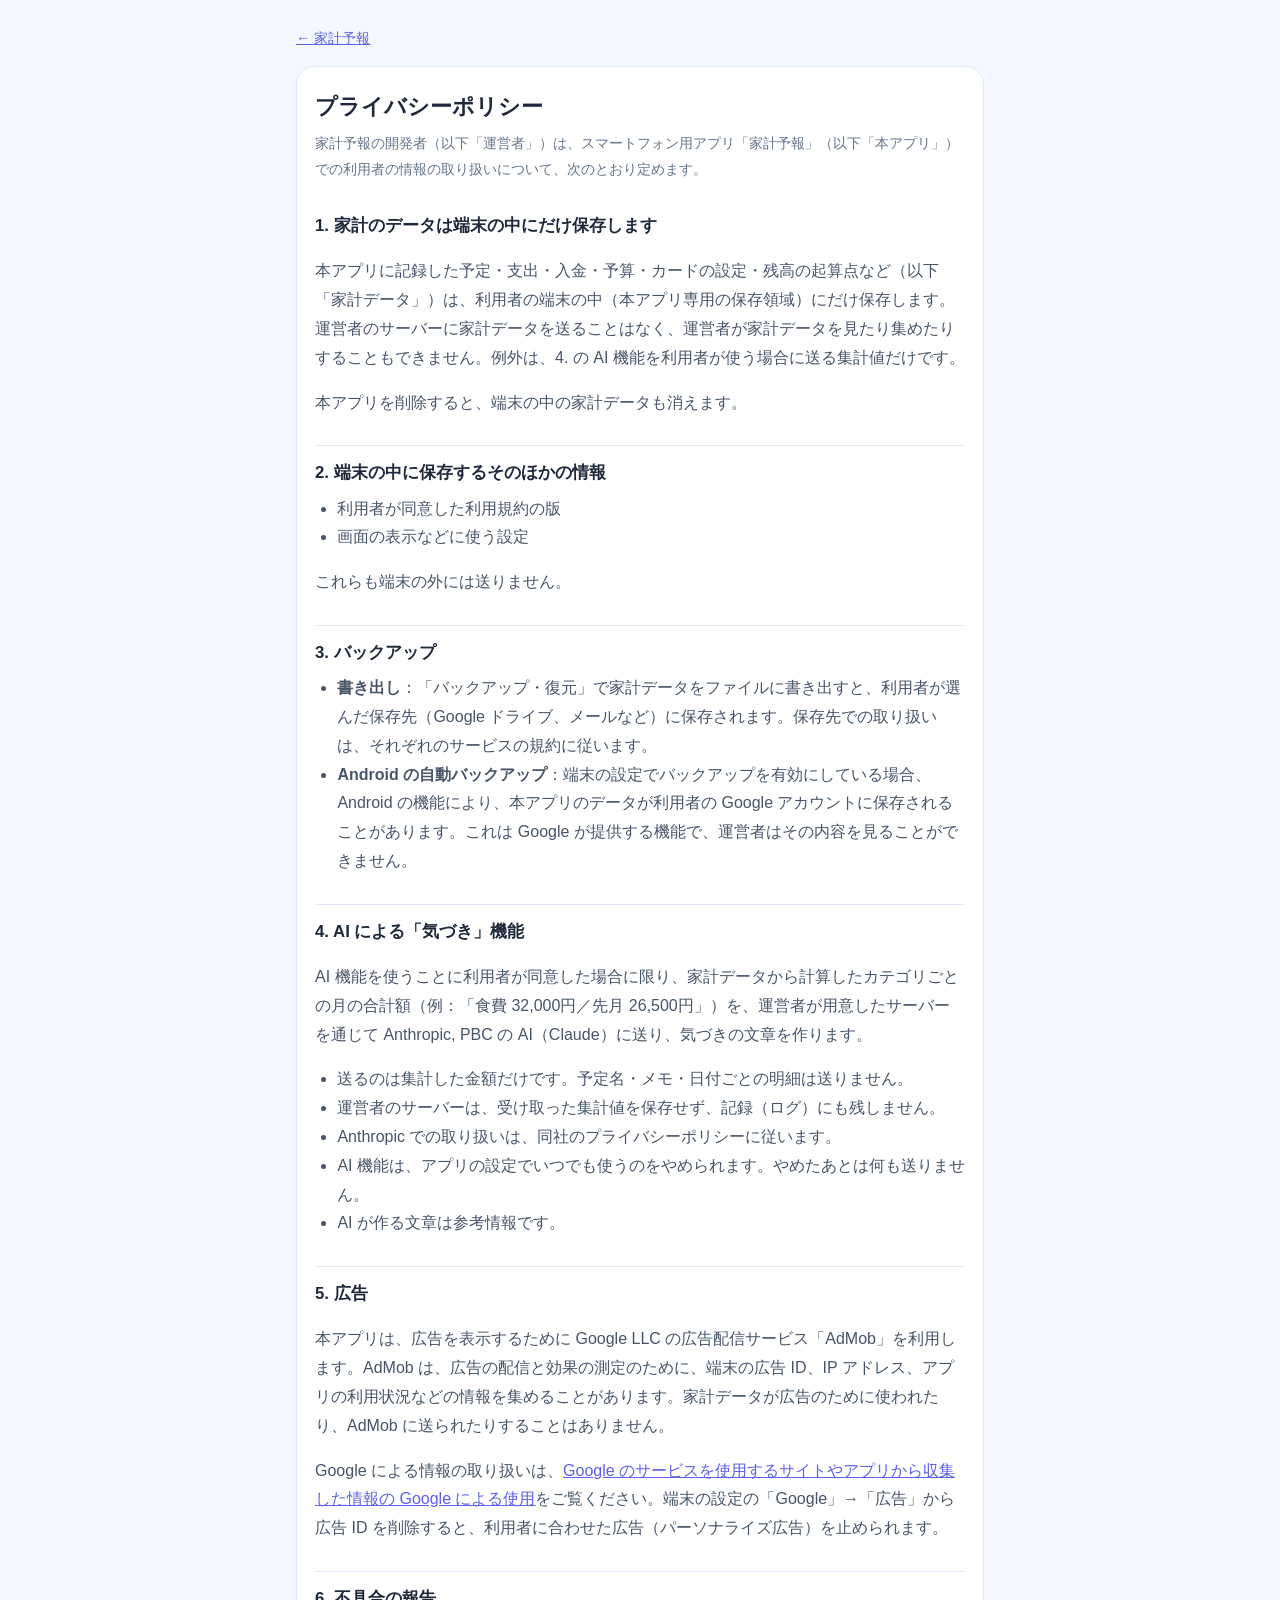
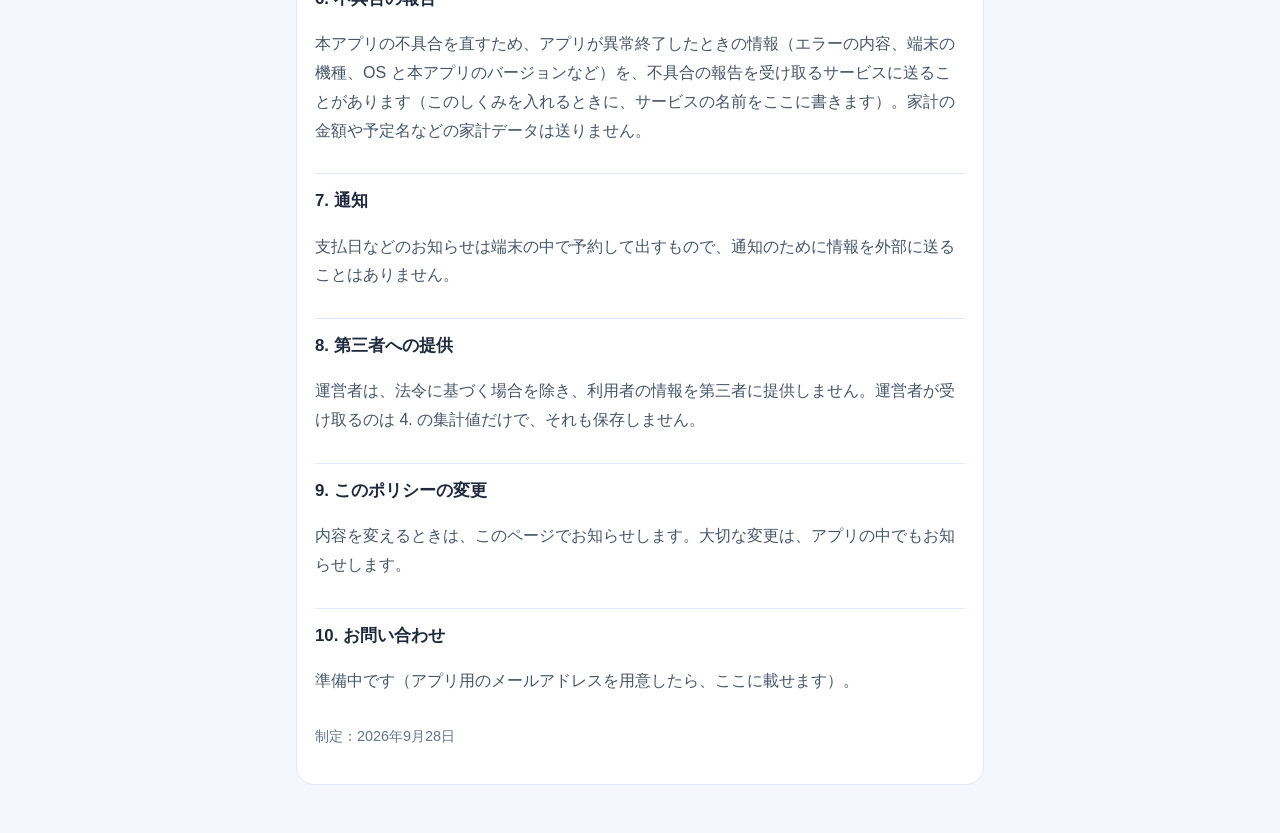
==== kakei-yoho/privacy.html @ b9b16728 "家計予報の利用規約とプライバシーポリシーを組織 tk-develop の Pages に置く（kakei-yoho の KY-112） - hirano-kojin.github.io から中身をその" ====
<!doctype html>
<html lang="ja">
<head>
<meta charset="utf-8">
<meta name="viewport" content="width=device-width, initial-scale=1">
<title>プライバシーポリシー｜家計予報</title>
<link rel="stylesheet" href="../style.css">
</head>
<body>
<main>
  <a class="back" href="../index.html">← 家計予報</a>
  <div class="card">
    <h1>プライバシーポリシー</h1>
    <p class="lead">家計予報の開発者（以下「運営者」）は、スマートフォン用アプリ「家計予報」（以下「本アプリ」）での利用者の情報の取り扱いについて、次のとおり定めます。</p>

    <h2>1. 家計のデータは端末の中にだけ保存します</h2>
    <p>本アプリに記録した予定・支出・入金・予算・カードの設定・残高の起算点など（以下「家計データ」）は、利用者の端末の中（本アプリ専用の保存領域）にだけ保存します。運営者のサーバーに家計データを送ることはなく、運営者が家計データを見たり集めたりすることもできません。例外は、4. の AI 機能を利用者が使う場合に送る集計値だけです。</p>
    <p>本アプリを削除すると、端末の中の家計データも消えます。</p>

    <h2>2. 端末の中に保存するそのほかの情報</h2>
    <ul>
      <li>利用者が同意した利用規約の版</li>
      <li>画面の表示などに使う設定</li>
    </ul>
    <p>これらも端末の外には送りません。</p>

    <h2>3. バックアップ</h2>
    <ul>
      <li><strong>書き出し</strong>：「バックアップ・復元」で家計データをファイルに書き出すと、利用者が選んだ保存先（Google ドライブ、メールなど）に保存されます。保存先での取り扱いは、それぞれのサービスの規約に従います。</li>
      <li><strong>Android の自動バックアップ</strong>：端末の設定でバックアップを有効にしている場合、Android の機能により、本アプリのデータが利用者の Google アカウントに保存されることがあります。これは Google が提供する機能で、運営者はその内容を見ることができません。</li>
    </ul>

    <h2>4. AI による「気づき」機能</h2>
    <p>AI 機能を使うことに利用者が同意した場合に限り、家計データから計算したカテゴリごとの月の合計額（例：「食費 32,000円／先月 26,500円」）を、運営者が用意したサーバーを通じて Anthropic, PBC の AI（Claude）に送り、気づきの文章を作ります。</p>
    <ul>
      <li>送るのは集計した金額だけです。予定名・メモ・日付ごとの明細は送りません。</li>
      <li>運営者のサーバーは、受け取った集計値を保存せず、記録（ログ）にも残しません。</li>
      <li>Anthropic での取り扱いは、同社のプライバシーポリシーに従います。</li>
      <li>AI 機能は、アプリの設定でいつでも使うのをやめられます。やめたあとは何も送りません。</li>
      <li>AI が作る文章は参考情報です。</li>
    </ul>

    <h2>5. 広告</h2>
    <p>本アプリは、広告を表示するために Google LLC の広告配信サービス「AdMob」を利用します。AdMob は、広告の配信と効果の測定のために、端末の広告 ID、IP アドレス、アプリの利用状況などの情報を集めることがあります。家計データが広告のために使われたり、AdMob に送られたりすることはありません。</p>
    <p>Google による情報の取り扱いは、<a href="https://policies.google.com/technologies/partner-sites?hl=ja">Google のサービスを使用するサイトやアプリから収集した情報の Google による使用</a>をご覧ください。端末の設定の「Google」→「広告」から広告 ID を削除すると、利用者に合わせた広告（パーソナライズ広告）を止められます。</p>

    <h2>6. 不具合の報告</h2>
    <p>本アプリの不具合を直すため、アプリが異常終了したときの情報（エラーの内容、端末の機種、OS と本アプリのバージョンなど）を、不具合の報告を受け取るサービスに送ることがあります（このしくみを入れるときに、サービスの名前をここに書きます）。家計の金額や予定名などの家計データは送りません。</p>

    <h2>7. 通知</h2>
    <p>支払日などのお知らせは端末の中で予約して出すもので、通知のために情報を外部に送ることはありません。</p>

    <h2>8. 第三者への提供</h2>
    <p>運営者は、法令に基づく場合を除き、利用者の情報を第三者に提供しません。運営者が受け取るのは 4. の集計値だけで、それも保存しません。</p>

    <h2>9. このポリシーの変更</h2>
    <p>内容を変えるときは、このページでお知らせします。大切な変更は、アプリの中でもお知らせします。</p>

    <h2>10. お問い合わせ</h2>
    <p>準備中です（アプリ用のメールアドレスを用意したら、ここに載せます）。</p>

    <p class="date">制定：2026年9月28日</p>
  </div>
</main>
</body>
</html>
---- style.css ----
/* 家計予報の規約・ポリシーのページ。色はアプリ（src/constants/designTokens.ts）に合わせる */
:root {
  --text: #1E293B;
  --text-sub: #475569;
  --text-muted: #64748B;
  --accent: #5B61E8;
  --bg: #F5F7FF;
  --card: #FFFFFF;
  --border: #E0E7FF;
}
* { box-sizing: border-box; }
body {
  margin: 0; background: var(--bg); color: var(--text);
  font-family: -apple-system, BlinkMacSystemFont, "Hiragino Sans", "Noto Sans JP", "Yu Gothic", sans-serif;
  line-height: 1.8; font-size: 16px;
}
main { max-width: 720px; margin: 0 auto; padding: 24px 16px 48px; }
.card { background: var(--card); border: 1px solid var(--border); border-radius: 18px; padding: 20px 18px; }
h1 { font-size: 1.4rem; margin: 0 0 4px; }
.lead { color: var(--text-muted); font-size: 0.9rem; margin: 0 0 20px; }
h2 { font-size: 1.05rem; margin: 28px 0 6px; padding-top: 12px; border-top: 1px solid var(--border); }
h2:first-of-type { border-top: none; padding-top: 0; }
p, li { color: var(--text-sub); }
ul, ol { padding-left: 1.4em; margin: 6px 0; }
a { color: var(--accent); }
.date { margin-top: 28px; color: var(--text-muted); font-size: 0.9rem; }
.back { display: inline-block; margin-bottom: 14px; font-size: 0.9rem; }
.todo { background: #FEF3C7; border-radius: 4px; padding: 0 3px; }
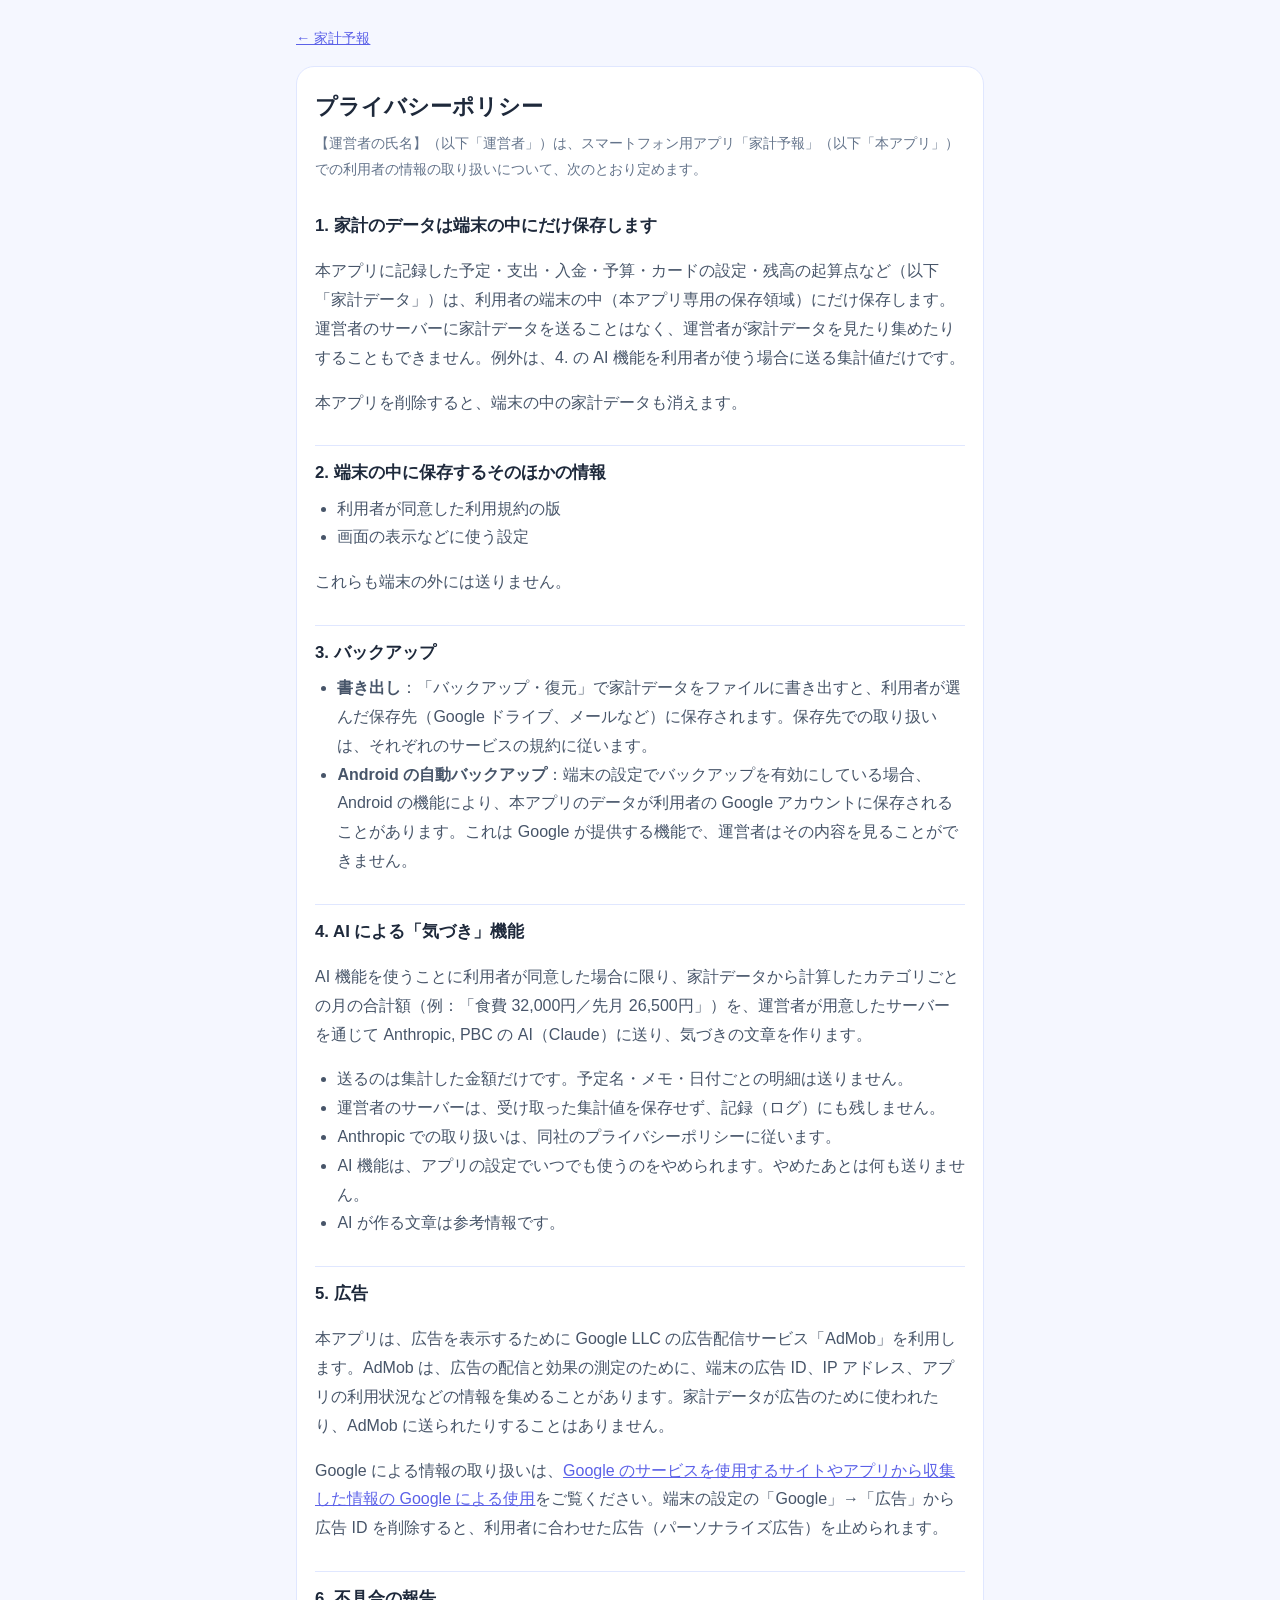
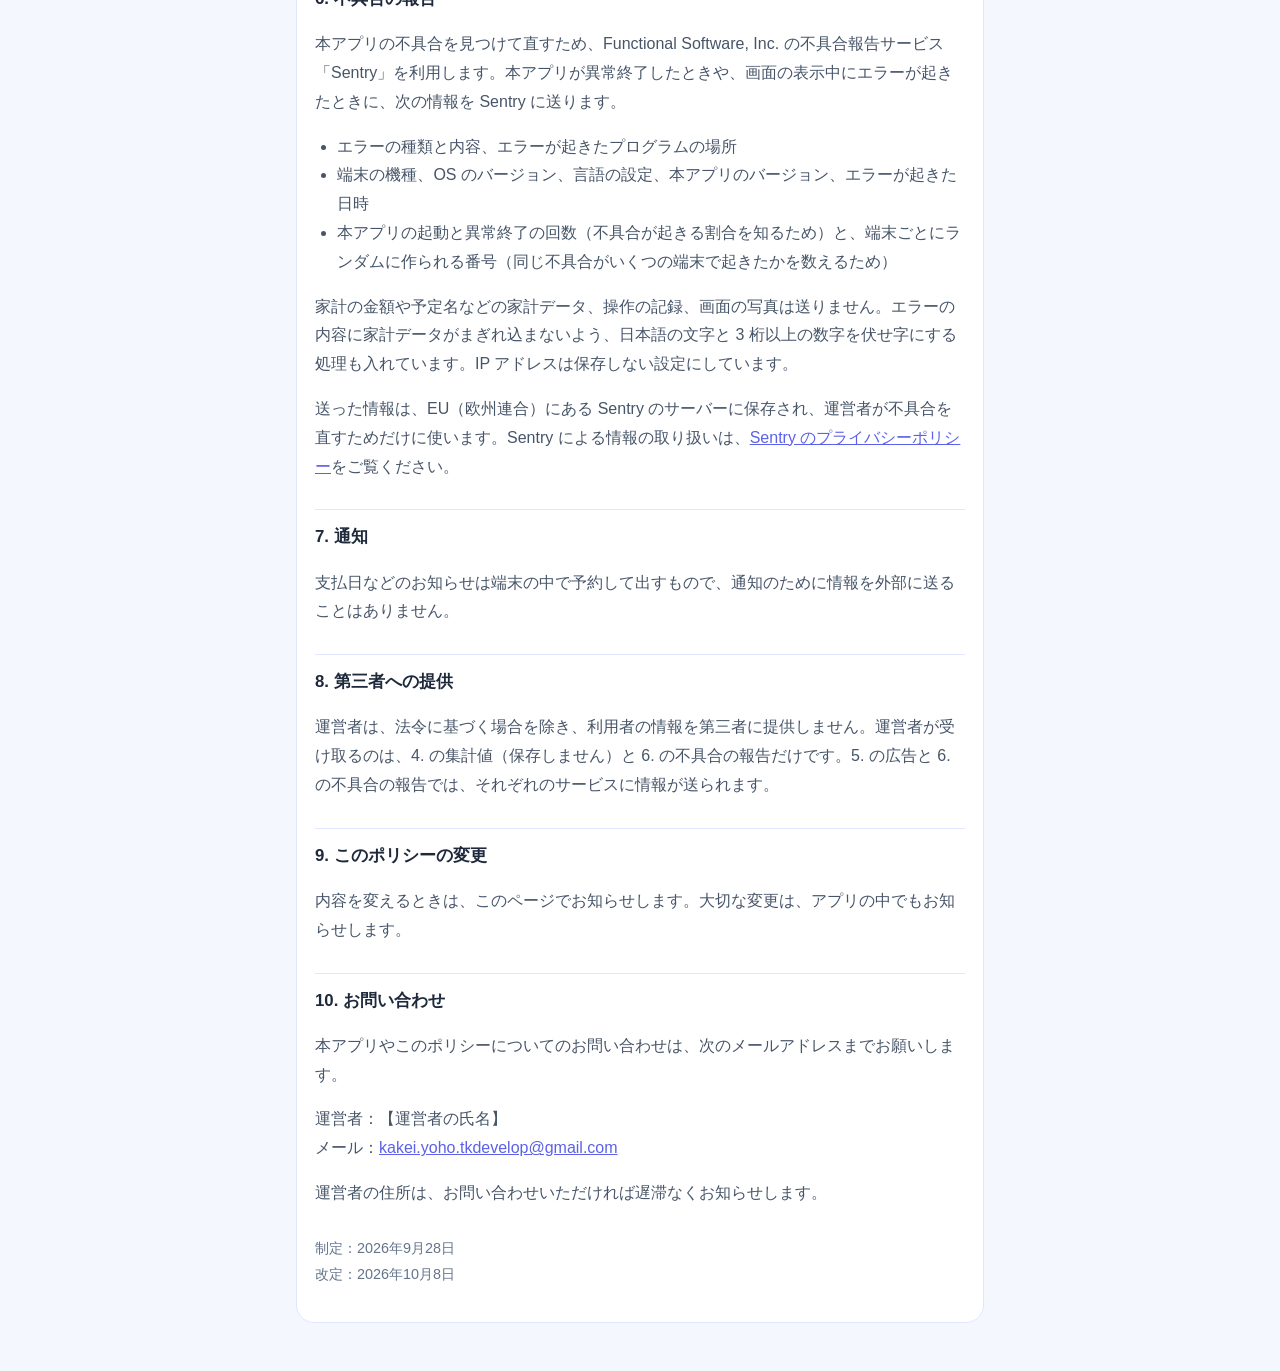
==== commit 33962dc0: "家計予報：運営者・問い合わせ先・不具合の報告（Sentry）の下書き（運営者の氏名は未記入） - プライバシーポリシー：6. 不具合の報告を、入れた Sentry の内容に合わせて書いた（送るもの・送" ====
--- a/kakei-yoho/privacy.html
+++ b/kakei-yoho/privacy.html
@@ -11,7 +11,7 @@
   <a class="back" href="../index.html">← 家計予報</a>
   <div class="card">
     <h1>プライバシーポリシー</h1>
-    <p class="lead">家計予報の開発者（以下「運営者」）は、スマートフォン用アプリ「家計予報」（以下「本アプリ」）での利用者の情報の取り扱いについて、次のとおり定めます。</p>
+    <p class="lead">【運営者の氏名】（以下「運営者」）は、スマートフォン用アプリ「家計予報」（以下「本アプリ」）での利用者の情報の取り扱いについて、次のとおり定めます。</p>
 
     <h2>1. 家計のデータは端末の中にだけ保存します</h2>
     <p>本アプリに記録した予定・支出・入金・予算・カードの設定・残高の起算点など（以下「家計データ」）は、利用者の端末の中（本アプリ専用の保存領域）にだけ保存します。運営者のサーバーに家計データを送ることはなく、運営者が家計データを見たり集めたりすることもできません。例外は、4. の AI 機能を利用者が使う場合に送る集計値だけです。</p>
@@ -45,21 +45,30 @@
     <p>Google による情報の取り扱いは、<a href="https://policies.google.com/technologies/partner-sites?hl=ja">Google のサービスを使用するサイトやアプリから収集した情報の Google による使用</a>をご覧ください。端末の設定の「Google」→「広告」から広告 ID を削除すると、利用者に合わせた広告（パーソナライズ広告）を止められます。</p>
 
     <h2>6. 不具合の報告</h2>
-    <p>本アプリの不具合を直すため、アプリが異常終了したときの情報（エラーの内容、端末の機種、OS と本アプリのバージョンなど）を、不具合の報告を受け取るサービスに送ることがあります（このしくみを入れるときに、サービスの名前をここに書きます）。家計の金額や予定名などの家計データは送りません。</p>
+    <p>本アプリの不具合を見つけて直すため、Functional Software, Inc. の不具合報告サービス「Sentry」を利用します。本アプリが異常終了したときや、画面の表示中にエラーが起きたときに、次の情報を Sentry に送ります。</p>
+    <ul>
+      <li>エラーの種類と内容、エラーが起きたプログラムの場所</li>
+      <li>端末の機種、OS のバージョン、言語の設定、本アプリのバージョン、エラーが起きた日時</li>
+      <li>本アプリの起動と異常終了の回数（不具合が起きる割合を知るため）と、端末ごとにランダムに作られる番号（同じ不具合がいくつの端末で起きたかを数えるため）</li>
+    </ul>
+    <p>家計の金額や予定名などの家計データ、操作の記録、画面の写真は送りません。エラーの内容に家計データがまぎれ込まないよう、日本語の文字と 3 桁以上の数字を伏せ字にする処理も入れています。IP アドレスは保存しない設定にしています。</p>
+    <p>送った情報は、EU（欧州連合）にある Sentry のサーバーに保存され、運営者が不具合を直すためだけに使います。Sentry による情報の取り扱いは、<a href="https://sentry.io/privacy/">Sentry のプライバシーポリシー</a>をご覧ください。</p>
 
     <h2>7. 通知</h2>
     <p>支払日などのお知らせは端末の中で予約して出すもので、通知のために情報を外部に送ることはありません。</p>
 
     <h2>8. 第三者への提供</h2>
-    <p>運営者は、法令に基づく場合を除き、利用者の情報を第三者に提供しません。運営者が受け取るのは 4. の集計値だけで、それも保存しません。</p>
+    <p>運営者は、法令に基づく場合を除き、利用者の情報を第三者に提供しません。運営者が受け取るのは、4. の集計値（保存しません）と 6. の不具合の報告だけです。5. の広告と 6. の不具合の報告では、それぞれのサービスに情報が送られます。</p>
 
     <h2>9. このポリシーの変更</h2>
     <p>内容を変えるときは、このページでお知らせします。大切な変更は、アプリの中でもお知らせします。</p>
 
     <h2>10. お問い合わせ</h2>
-    <p>準備中です（アプリ用のメールアドレスを用意したら、ここに載せます）。</p>
+    <p>本アプリやこのポリシーについてのお問い合わせは、次のメールアドレスまでお願いします。</p>
+    <p>運営者：【運営者の氏名】<br>メール：<a href="mailto:kakei.yoho.tkdevelop@gmail.com">kakei.yoho.tkdevelop@gmail.com</a></p>
+    <p>運営者の住所は、お問い合わせいただければ遅滞なくお知らせします。</p>
 
-    <p class="date">制定：2026年9月28日</p>
+    <p class="date">制定：2026年9月28日<br>改定：2026年10月8日</p>
   </div>
 </main>
 </body>
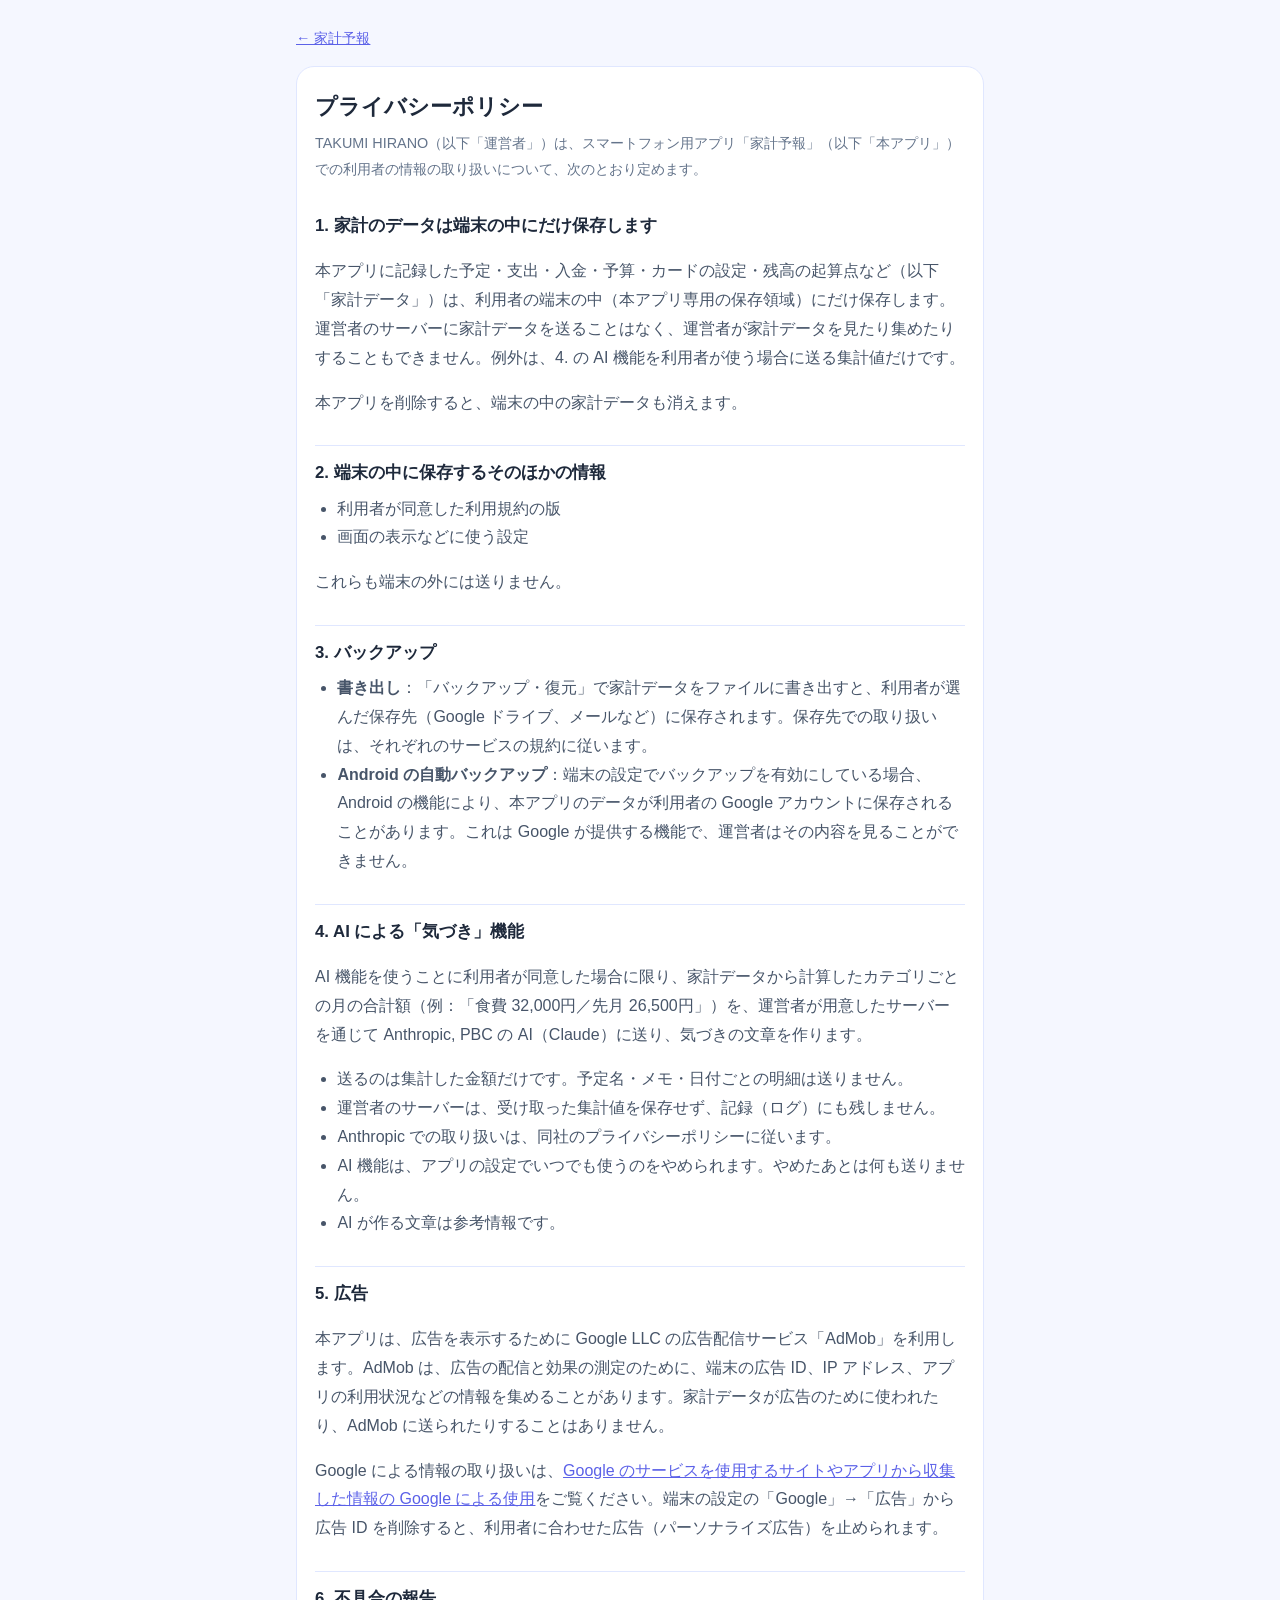
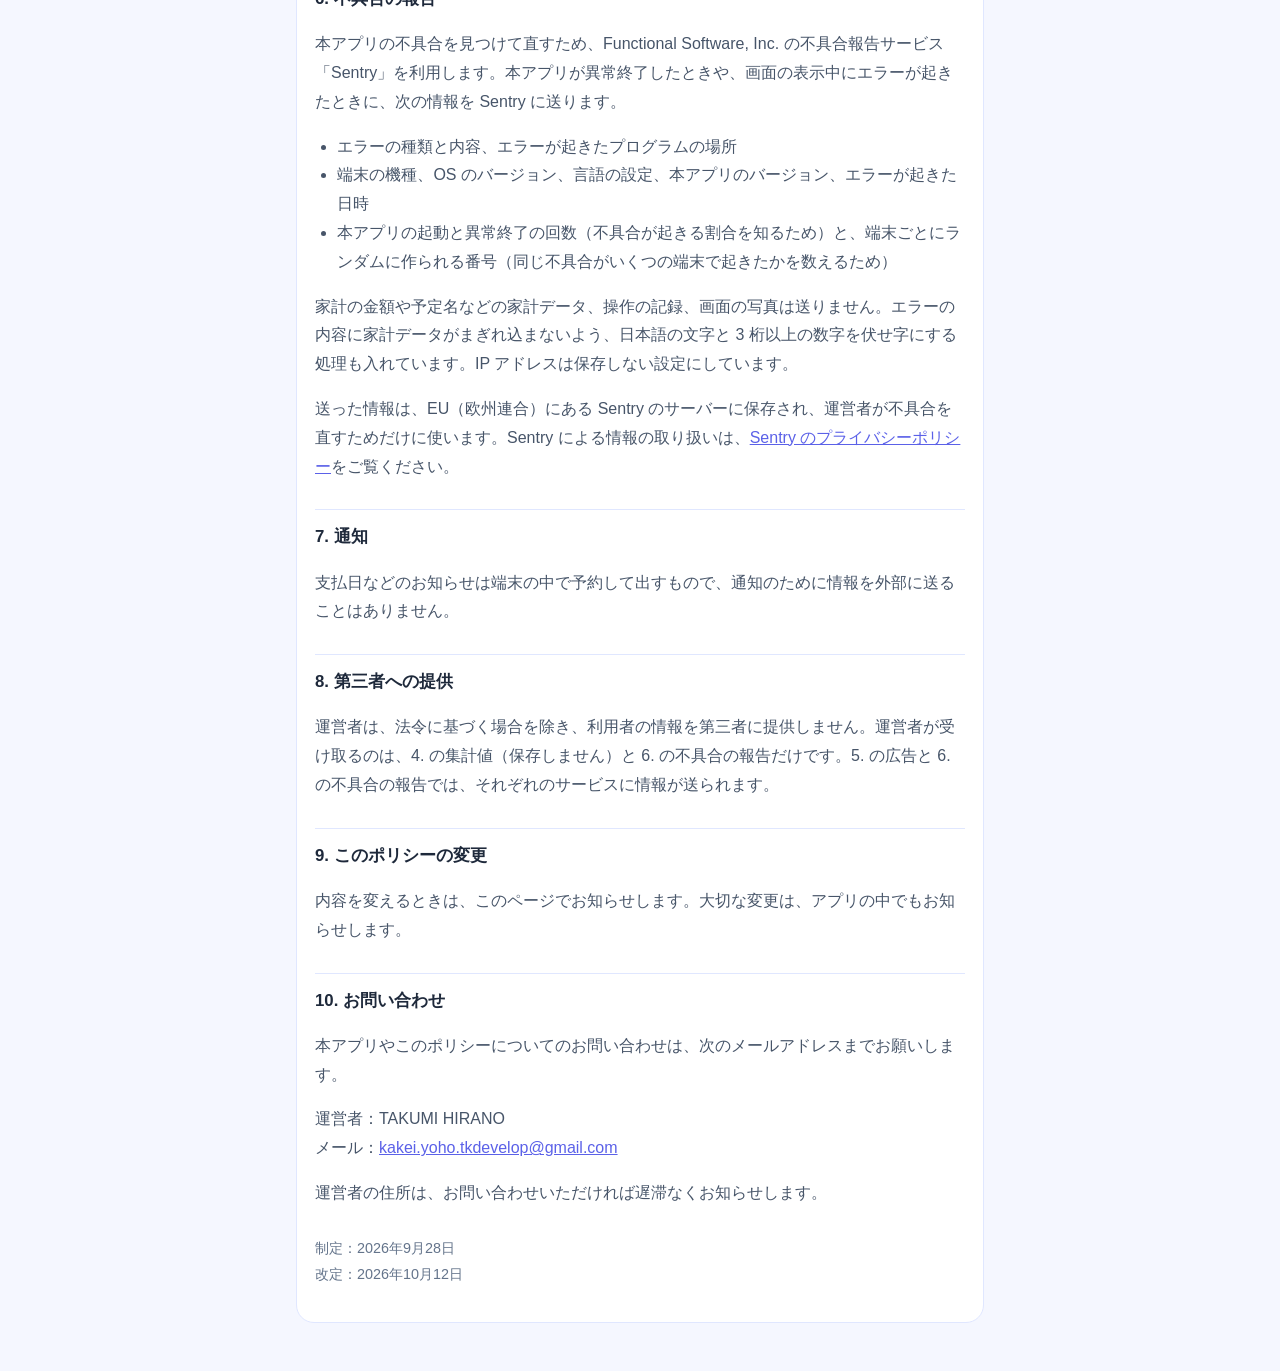
==== commit 716172fc: "家計予報：運営者の名前を入れ、改定日を公開日（2026-10-12）にする 運営者の名前は本人の指定どおり TAKUMI HIRANO。 README の決まりを「改定日を書き換え、アプリの TERM" ====
--- a/kakei-yoho/privacy.html
+++ b/kakei-yoho/privacy.html
@@ -11,7 +11,7 @@
   <a class="back" href="../index.html">← 家計予報</a>
   <div class="card">
     <h1>プライバシーポリシー</h1>
-    <p class="lead">【運営者の氏名】（以下「運営者」）は、スマートフォン用アプリ「家計予報」（以下「本アプリ」）での利用者の情報の取り扱いについて、次のとおり定めます。</p>
+    <p class="lead">TAKUMI HIRANO（以下「運営者」）は、スマートフォン用アプリ「家計予報」（以下「本アプリ」）での利用者の情報の取り扱いについて、次のとおり定めます。</p>
 
     <h2>1. 家計のデータは端末の中にだけ保存します</h2>
     <p>本アプリに記録した予定・支出・入金・予算・カードの設定・残高の起算点など（以下「家計データ」）は、利用者の端末の中（本アプリ専用の保存領域）にだけ保存します。運営者のサーバーに家計データを送ることはなく、運営者が家計データを見たり集めたりすることもできません。例外は、4. の AI 機能を利用者が使う場合に送る集計値だけです。</p>
@@ -65,10 +65,10 @@
 
     <h2>10. お問い合わせ</h2>
     <p>本アプリやこのポリシーについてのお問い合わせは、次のメールアドレスまでお願いします。</p>
-    <p>運営者：【運営者の氏名】<br>メール：<a href="mailto:kakei.yoho.tkdevelop@gmail.com">kakei.yoho.tkdevelop@gmail.com</a></p>
+    <p>運営者：TAKUMI HIRANO<br>メール：<a href="mailto:kakei.yoho.tkdevelop@gmail.com">kakei.yoho.tkdevelop@gmail.com</a></p>
     <p>運営者の住所は、お問い合わせいただければ遅滞なくお知らせします。</p>
 
-    <p class="date">制定：2026年9月28日<br>改定：2026年10月8日</p>
+    <p class="date">制定：2026年9月28日<br>改定：2026年10月12日</p>
   </div>
 </main>
 </body>
